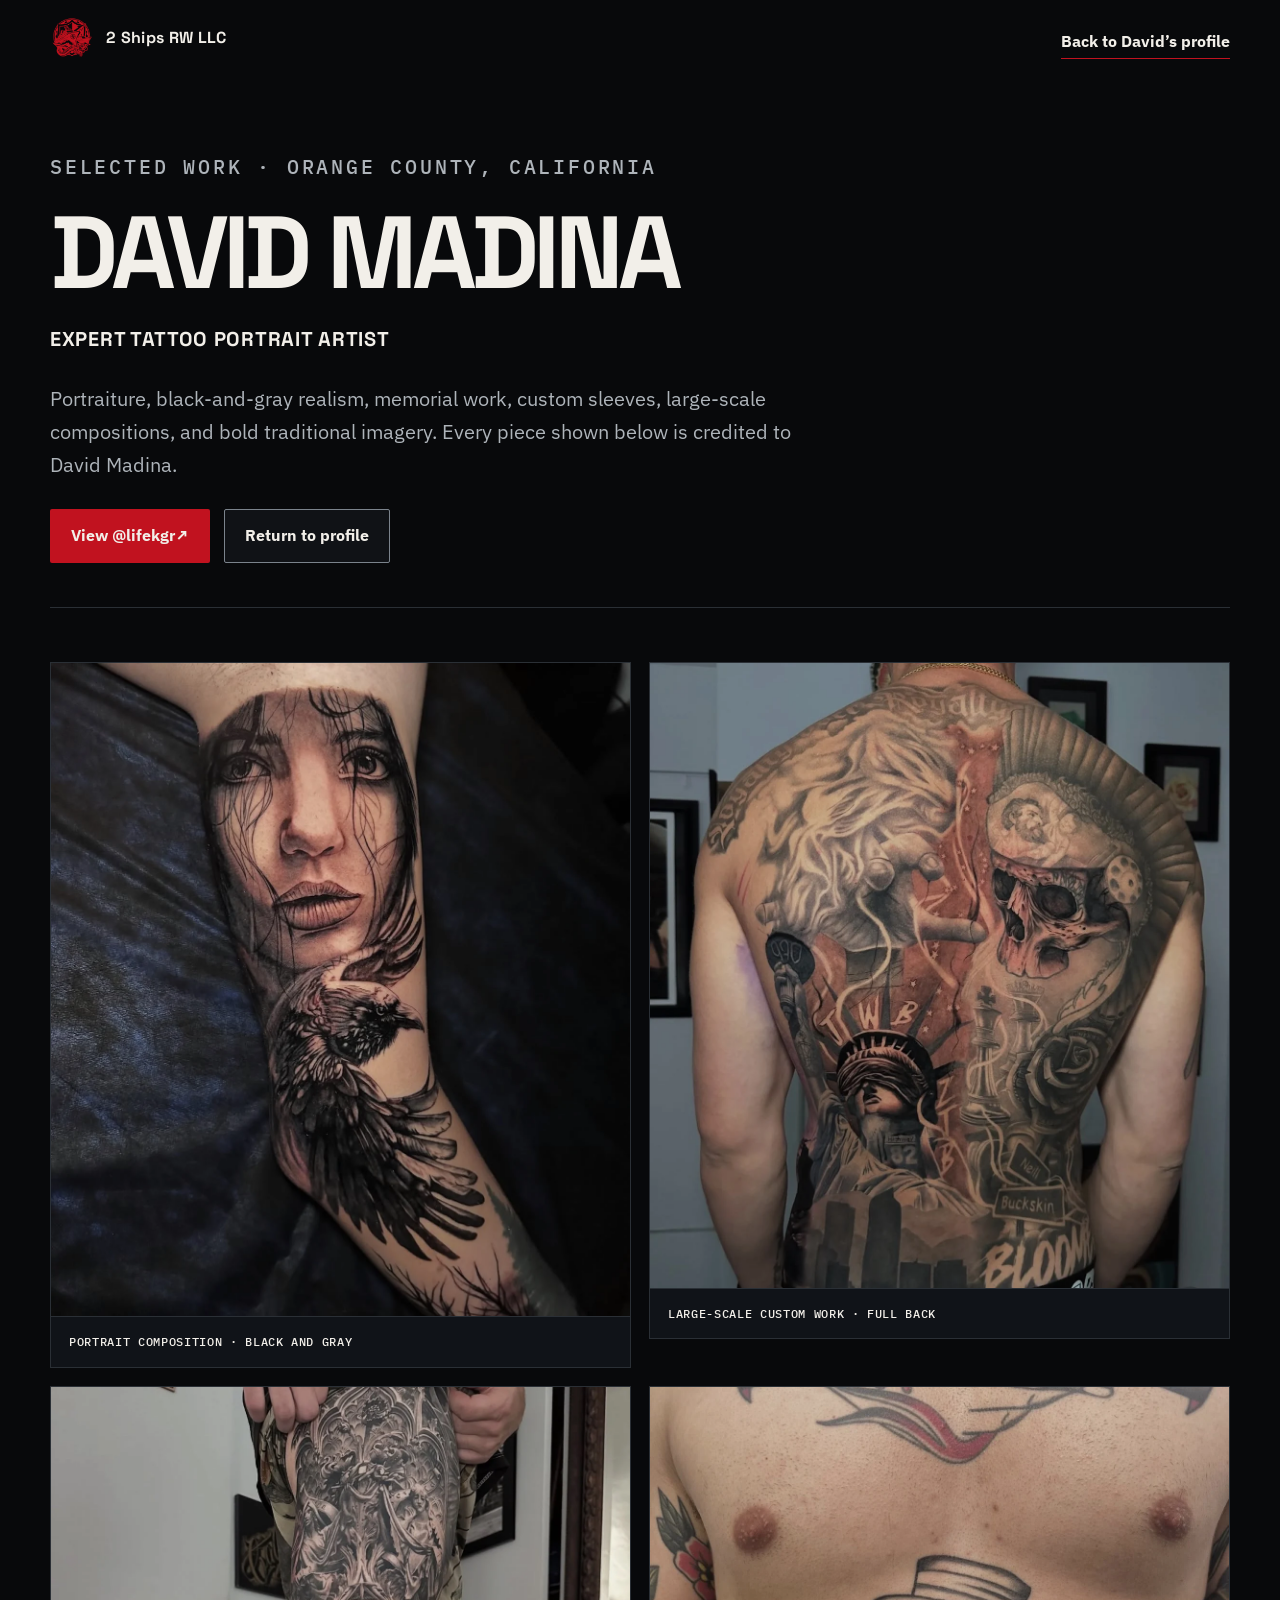
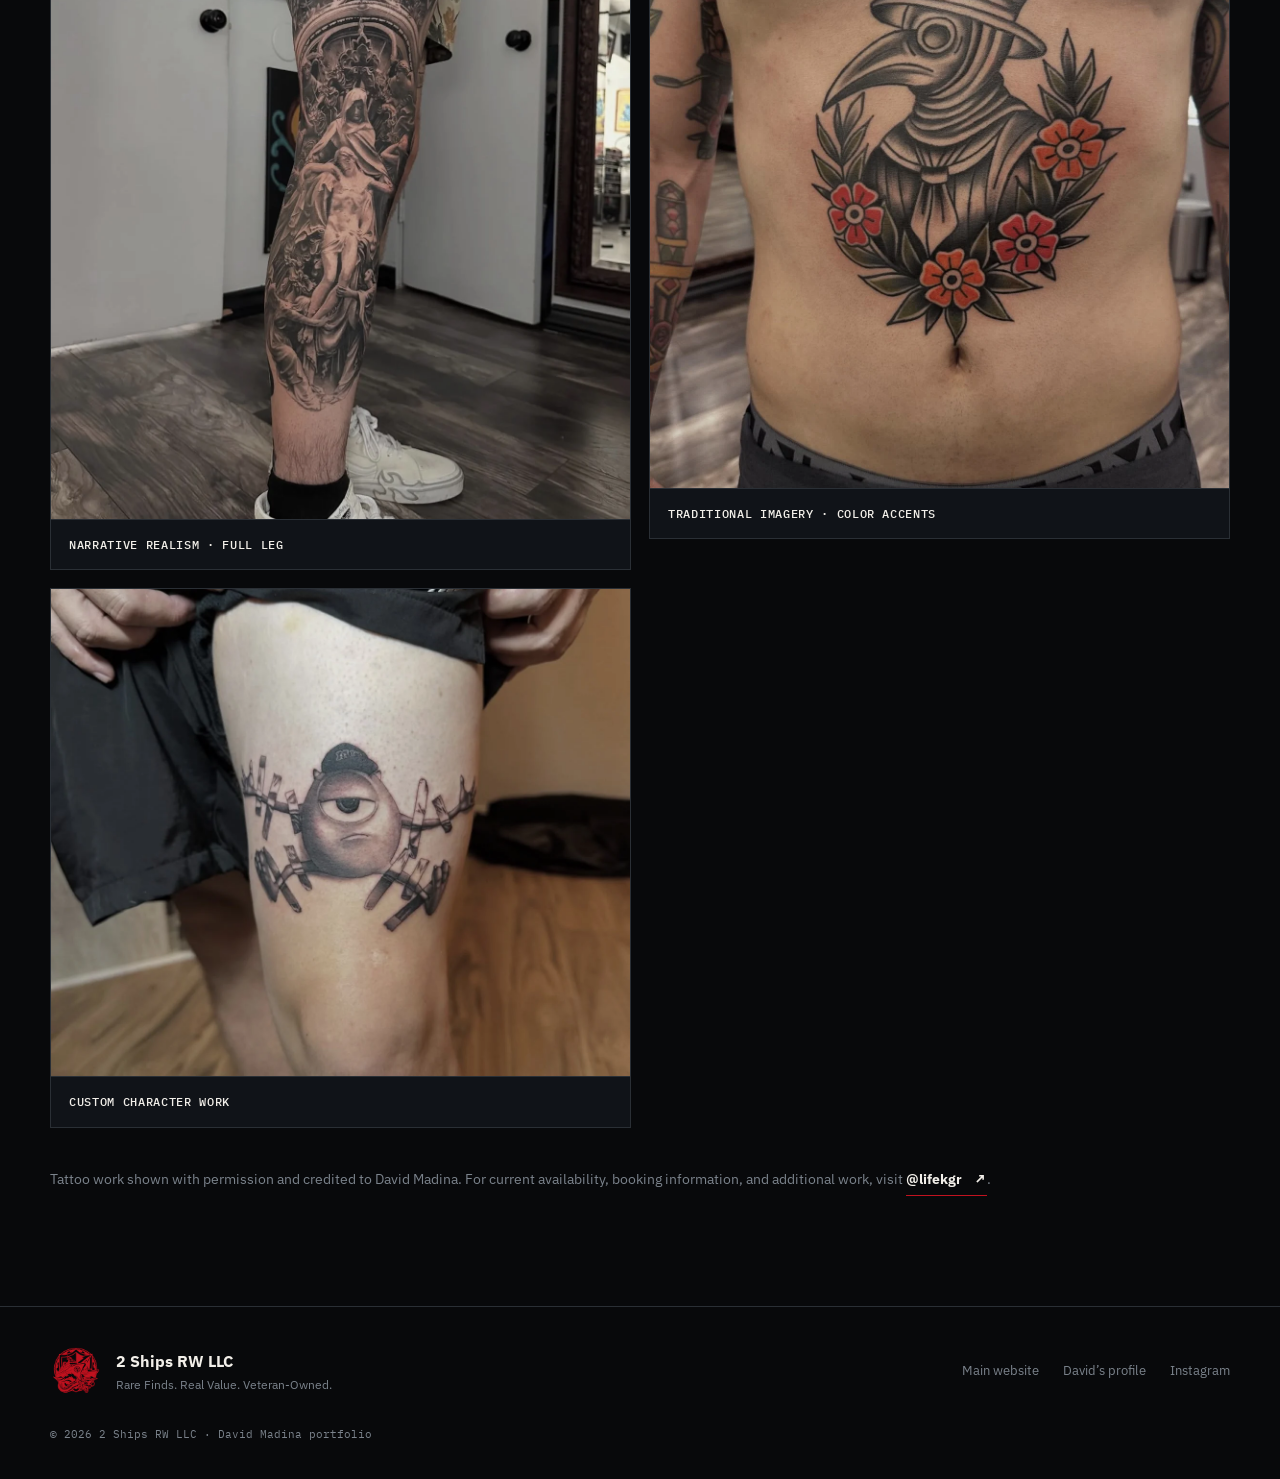
==== david-madina-portfolio/index.html @ bcf32b78 "Move David gallery to portfolio page and feature Seahorse resource" ====
<!doctype html>
<html lang="en">
<head>
  <meta charset="utf-8">
  <meta name="viewport" content="width=device-width, initial-scale=1">
  <title>David Madina Portfolio | Expert Tattoo Portrait Artist</title>
  <meta name="description" content="Selected tattoo portfolio by David Madina, an expert tattoo portrait artist working from San Clemente in Orange County, California.">
  <meta name="theme-color" content="#08090b">
  <link rel="icon" type="image/png" href="../assets/logo-detailed-red.png">
  <link rel="preconnect" href="https://fonts.googleapis.com">
  <link rel="preconnect" href="https://fonts.gstatic.com" crossorigin>
  <link href="https://fonts.googleapis.com/css2?family=IBM+Plex+Mono:wght@400;500&family=IBM+Plex+Sans:wght@400;500;600&family=Space+Grotesk:wght@500;600;700&display=swap" rel="stylesheet">
  <link rel="canonical" href="https://2shipxrodwave.github.io/david-madina-portfolio/">
  <link rel="stylesheet" href="../styles.css?v=20260729-4">
  <script src="../script.js?v=20260729-4" defer></script>
</head>
<body class="portfolio-page">
  <a class="skip-link" href="#main">Skip to portfolio</a>
  <header class="site-header">
    <div class="nav-shell">
      <a class="brand" href="../#investment-opportunities" aria-label="Return to David Madina on the 2 Ships RW LLC homepage">
        <img src="../assets/logo-detailed-red.png" alt="Red 2 Ships RW LLC emblem">
        <span>2 Ships RW LLC</span>
      </a>
      <a class="text-link" href="../#investment-opportunities">Back to David’s profile</a>
    </div>
  </header>

  <main id="main" class="portfolio-page-main">
    <section class="portfolio-page-hero">
      <p class="section-label">Selected work · Orange County, California</p>
      <h1>David Madina</h1>
      <p class="artist-title">Expert Tattoo Portrait Artist</p>
      <p>Portraiture, black-and-gray realism, memorial work, custom sleeves, large-scale compositions, and bold traditional imagery. Every piece shown below is credited to David Madina.</p>
      <div class="portfolio-page-actions">
        <a class="button button-primary" href="https://www.instagram.com/lifekgr/" target="_blank" rel="noopener">View @lifekgr <span aria-hidden="true">↗</span></a>
        <a class="button button-secondary" href="../#investment-opportunities">Return to profile</a>
      </div>
    </section>

    <section class="portfolio-page-gallery" aria-labelledby="portfolio-heading">
      <h2 id="portfolio-heading" class="sr-only">Selected tattoo portfolio</h2>
      <div class="tattoo-portfolio" aria-label="Selected tattoo portfolio by David Madina">
        <figure class="portfolio-tile portfolio-tile-feature">
          <img src="../assets/david-madina/david-madina-portrait-raven.webp" alt="Black-and-gray portrait and raven tattoo by David Madina" width="1206" height="1361">
          <figcaption>Portrait composition · Black and gray</figcaption>
        </figure>
        <figure class="portfolio-tile">
          <img src="../assets/david-madina/david-madina-full-back.webp" alt="Large-scale custom full-back tattoo by David Madina" width="1206" height="1301" loading="lazy">
          <figcaption>Large-scale custom work · Full back</figcaption>
        </figure>
        <figure class="portfolio-tile">
          <img src="../assets/david-madina/david-madina-religious-leg-sleeve.webp" alt="Detailed black-and-gray religious leg sleeve tattoo by David Madina" width="1206" height="1525" loading="lazy">
          <figcaption>Narrative realism · Full leg</figcaption>
        </figure>
        <figure class="portfolio-tile">
          <img src="../assets/david-madina/david-madina-plague-doctor.webp" alt="Traditional plague doctor tattoo with red flowers by David Madina" width="1206" height="1460" loading="lazy">
          <figcaption>Traditional imagery · Color accents</figcaption>
        </figure>
        <figure class="portfolio-tile">
          <img src="../assets/david-madina/david-madina-character-piece.webp" alt="Custom character tattoo by David Madina" width="1206" height="1014" loading="lazy">
          <figcaption>Custom character work</figcaption>
        </figure>
      </div>
      <p class="portfolio-credit">Tattoo work shown with permission and credited to David Madina. For current availability, booking information, and additional work, visit <a class="text-link" href="https://www.instagram.com/lifekgr/" target="_blank" rel="noopener">@lifekgr <span aria-hidden="true">↗</span></a>.</p>
    </section>
  </main>

  <footer class="site-footer">
    <div class="footer-shell">
      <div class="footer-brand"><img src="../assets/logo-detailed-red.png" alt="Red 2 Ships RW LLC emblem"><div><strong>2 Ships RW LLC</strong><span>Rare Finds. Real Value. Veteran-Owned.</span></div></div>
      <div class="footer-links"><a href="../">Main website</a><a href="../#investment-opportunities">David’s profile</a><a href="https://www.instagram.com/lifekgr/" target="_blank" rel="noopener">Instagram</a></div>
      <p>© <span data-year></span> 2 Ships RW LLC · David Madina portfolio</p>
    </div>
  </footer>
</body>
</html>
---- styles.css ----
:root {
  --black: #08090b;
  --carbon: #14171b;
  --gunmetal: #2a2f35;
  --steel: #7b838c;
  --white: #f2efe9;
  --red: #c1121f;
  --deep-red: #720a12;
  --font-head: "Space Grotesk", sans-serif;
  --font-body: "IBM Plex Sans", sans-serif;
  --font-mono: "IBM Plex Mono", monospace;
  --shell: min(1180px, calc(100% - 40px));
}

* { box-sizing: border-box; }
html { scroll-behavior: smooth; }
body {
  margin: 0;
  background: var(--black);
  color: var(--white);
  font-family: var(--font-body);
  line-height: 1.6;
  overflow-x: hidden;
}
img { max-width: 100%; display: block; }
a { color: inherit; }
button, a { -webkit-tap-highlight-color: transparent; }
::selection { background: var(--red); color: var(--white); }

.sr-only {
  position: absolute; width: 1px; height: 1px; padding: 0; margin: -1px;
  overflow: hidden; clip: rect(0, 0, 0, 0); white-space: nowrap; border: 0;
}
.skip-link {
  position: fixed; left: 16px; top: -80px; z-index: 10000;
  padding: 12px 16px; background: var(--white); color: var(--black); font-weight: 700;
}
.skip-link:focus { top: 16px; }

.site-header {
  position: fixed; inset: 0 0 auto; z-index: 1000;
  border-bottom: 1px solid transparent;
  transition: background .25s ease, border-color .25s ease, backdrop-filter .25s ease;
}
.site-header.scrolled {
  background: rgba(8, 9, 11, .9);
  border-color: rgba(123, 131, 140, .22);
  backdrop-filter: blur(16px);
}
.nav-shell {
  width: var(--shell); min-height: 76px; margin: 0 auto;
  display: flex; align-items: center; justify-content: space-between; gap: 28px;
}
.brand { display: inline-flex; align-items: center; gap: 12px; text-decoration: none; font-family: var(--font-head); font-weight: 700; letter-spacing: .02em; }
.brand img { width: 44px; height: 44px; object-fit: contain; }
.site-nav { display: flex; align-items: center; gap: 28px; }
.site-nav a { color: #c2c7cc; text-decoration: none; font-size: 14px; font-weight: 600; }
.site-nav a:hover, .site-nav a:focus-visible { color: var(--white); }
.site-nav .nav-cta { padding: 10px 15px; background: var(--red); color: var(--white); }
.site-nav .nav-cta:hover { background: var(--deep-red); }
.menu-toggle { display: none; width: 44px; height: 44px; border: 1px solid var(--gunmetal); background: var(--carbon); padding: 10px; }
.menu-toggle span:not(.sr-only) { display: block; height: 2px; margin: 5px 0; background: var(--white); }

.hero { min-height: 720px; position: relative; display: grid; align-items: center; overflow: hidden; padding: 112px 0 48px; }
.hero::before { content: ""; position: absolute; inset: 0; background: radial-gradient(circle at 82% 22%, rgba(193, 18, 31, .15), transparent 28%), linear-gradient(130deg, #08090b 45%, #0d1014); }
.hero::after { content: ""; position: absolute; inset: 0; opacity: .55; background-image: linear-gradient(rgba(42,47,53,.3) 1px, transparent 1px), linear-gradient(90deg, rgba(42,47,53,.3) 1px, transparent 1px); background-size: 80px 80px; mask-image: linear-gradient(to right, black, transparent 82%); }
.route-grid { position: absolute; inset: 0; z-index: 1; pointer-events: none; opacity: .36; }
.route-grid svg { width: 100%; height: 100%; }
.route { fill: none; stroke-width: 2; vector-effect: non-scaling-stroke; }
.route-steel { stroke: var(--gunmetal); }
.route-red { stroke: var(--red); stroke-dasharray: 8 10; }
.route-grid circle { fill: var(--steel); }
.route-grid .node-red { fill: var(--red); }
.route-grid .node-light { fill: var(--white); }
.hero-shell { width: var(--shell); margin: 0 auto; position: relative; z-index: 2; display: grid; grid-template-columns: 1.18fr .82fr; gap: 70px; align-items: center; }
.eyebrow, .section-label { margin: 0 0 16px; font: 500 12px/1.4 var(--font-mono); letter-spacing: .14em; text-transform: uppercase; color: var(--red); }
h1, h2, h3 { font-family: var(--font-head); margin: 0; line-height: 1.02; }
h1 { max-width: 840px; font-size: clamp(54px, 6.2vw, 88px); letter-spacing: -.055em; text-transform: uppercase; }
h1 span { display: block; white-space: nowrap; }
h2 { font-size: clamp(40px, 5.2vw, 72px); letter-spacing: -.045em; }
h3 { font-size: 25px; letter-spacing: -.025em; }
.hero-lead { max-width: 730px; margin: 22px 0 0; color: #aeb4ba; font-size: clamp(18px, 1.8vw, 23px); line-height: 1.45; }
.actions { margin-top: 28px; display: flex; flex-wrap: wrap; gap: 14px; }
.button { min-height: 50px; display: inline-flex; align-items: center; justify-content: center; padding: 13px 20px; border: 1px solid transparent; border-radius: 2px; font-weight: 700; text-decoration: none; transition: transform .2s ease, background .2s ease, border-color .2s ease; }
.button:hover { transform: translateY(-2px); }
.button-primary { background: var(--red); color: var(--white); }
.button-primary:hover { background: var(--deep-red); }
.button-secondary { border-color: var(--steel); color: var(--white); background: rgba(20, 23, 27, .72); }
.button-secondary:hover { border-color: var(--white); }
.hero-proof { margin-top: 26px; display: flex; flex-wrap: wrap; gap: 12px 22px; color: #aeb4ba; font: 500 11px/1.4 var(--font-mono); letter-spacing: .06em; text-transform: uppercase; }
.hero-proof span { position: relative; }
.hero-proof span + span::before { content: ""; width: 5px; height: 5px; position: absolute; left: -14px; top: 6px; background: var(--red); transform: rotate(45deg); }
.hero-mark { position: relative; display: grid; place-items: center; }
.hero-mark::before { content: ""; position: absolute; width: 76%; aspect-ratio: 1; border: 1px solid var(--gunmetal); border-radius: 50%; }
.hero-mark img { width: min(450px, 100%); filter: drop-shadow(0 32px 50px rgba(0,0,0,.38)); }

.section { padding: 112px 0; }
.section-shell { width: var(--shell); margin: 0 auto; }
.positioning { padding-block: 104px; display: grid; grid-template-columns: 1fr .9fr; gap: 90px; align-items: start; }
.positioning h2 { max-width: 720px; }
.positioning-copy { border-top: 1px solid var(--gunmetal); padding-top: 28px; }
.positioning-copy p, .section-heading > p, .founder-copy > p, .resources p { color: var(--steel); font-size: 19px; }
.text-link { display: inline-flex; gap: 12px; margin-top: 12px; color: var(--white); text-decoration: none; font-weight: 700; border-bottom: 1px solid var(--red); padding-bottom: 4px; }
.text-link:hover { color: var(--red); }
.section-dark { background: var(--carbon); border-block: 1px solid var(--gunmetal); }
.section-light { background: var(--white); color: var(--black); }
.section-heading { display: grid; grid-template-columns: 1fr .68fr; gap: 60px; align-items: end; margin-bottom: 54px; }
.section-heading .section-label { grid-column: 1 / -1; margin-bottom: -30px; }
.section-heading > p { margin: 0; }
.section-light .section-heading > p { color: #545b63; }

.capability-grid { display: grid; grid-template-columns: repeat(3, 1fr); border-top: 1px solid var(--gunmetal); border-left: 1px solid var(--gunmetal); }
.capability-card { min-height: 300px; padding: 30px; border-right: 1px solid var(--gunmetal); border-bottom: 1px solid var(--gunmetal); display: flex; flex-direction: column; transition: background .2s ease, transform .2s ease; }
.capability-card:hover { background: #181c21; transform: translateY(-2px); }
.capability-card > span { color: var(--red); font: 500 13px var(--font-mono); }
.capability-card h3 { margin-top: auto; }
.capability-card p { margin: 16px 0 0; color: var(--steel); }

.process { border-top: 1px solid #c4beb3; }
.process-step { display: grid; grid-template-columns: 100px 1fr; gap: 26px; padding: 32px 0; border-bottom: 1px solid #c4beb3; }
.process-step > span { color: var(--red); font: 500 15px var(--font-mono); }
.process-step > div { display: grid; grid-template-columns: .65fr 1fr; gap: 40px; align-items: baseline; }
.process-step p { margin: 0; color: #545b63; font-size: 18px; }

.initiative-grid { display: grid; grid-template-columns: repeat(2, 1fr); gap: 18px; }
.initiative-feature, .initiative-card { min-height: 360px; padding: 34px; border: 1px solid var(--gunmetal); background: #101318; display: flex; flex-direction: column; }
.initiative-feature { background: linear-gradient(145deg, rgba(193,18,31,.15), transparent 52%), #101318; }
.initiative-tag, .initiative-card > span { width: fit-content; color: var(--red); font: 500 11px var(--font-mono); letter-spacing: .1em; text-transform: uppercase; }
.initiative-feature h3, .initiative-card h3 { margin-top: auto; }
.initiative-feature p, .initiative-card p { color: var(--steel); }
.entity-note { margin: 24px 0 0; padding-left: 18px; border-left: 3px solid var(--red); color: var(--steel); font-size: 14px; }

.section-investment { background: linear-gradient(145deg, rgba(193,18,31,.14), transparent 36%), #090b0e; border-block: 1px solid var(--gunmetal); }
.artist-opportunity { margin-bottom: 24px; display: grid; grid-template-columns: .78fr 1.22fr; min-height: 540px; border: 1px solid var(--gunmetal); background: #101318; }
.artist-lead { min-height: 540px; overflow: hidden; }
.artist-lead img { width: 100%; height: 100%; display: block; object-fit: cover; object-position: 50% 38%; filter: grayscale(1) contrast(1.06); }
.artist-copy { padding: clamp(34px, 5vw, 72px); display: flex; flex-direction: column; justify-content: center; }
.opportunity-tag { color: var(--red); font: 500 12px var(--font-mono); letter-spacing: .09em; text-transform: uppercase; }
.artist-copy h3 { margin: 24px 0 0; font-size: clamp(48px, 6vw, 86px); text-transform: uppercase; }
.artist-title { margin: 0 0 26px; color: var(--white) !important; font: 700 clamp(22px, 2.4vw, 34px) var(--font-head); text-transform: uppercase; letter-spacing: .035em; }
.artist-copy > p { color: #b2b8be; font-size: 18px; line-height: 1.72; }
.artist-actions { margin-top: 22px; display: flex; gap: 14px; flex-wrap: wrap; }
.artist-actions .button { min-height: 50px; }
.tattoo-portfolio { scroll-margin-top: 96px; display: grid; grid-template-columns: 1.08fr 1fr 1fr; grid-template-rows: repeat(2, 430px); gap: 18px; }
.portfolio-tile { min-width: 0; margin: 0; position: relative; overflow: hidden; border: 1px solid var(--gunmetal); background: #08090b; display: grid; grid-template-rows: minmax(0, 1fr) auto; }
.portfolio-tile-feature { grid-row: span 2; }
.portfolio-tile img { width: 100%; height: 100%; min-height: 0; display: block; object-fit: contain; background: #08090b; transition: transform .35s ease; }
.portfolio-tile:hover img { transform: scale(1.012); }
.portfolio-tile figcaption { position: static; padding: 16px 18px; border-top: 1px solid var(--gunmetal); background: #101318; color: var(--white); font: 500 12px var(--font-mono); letter-spacing: .055em; line-height: 1.45; text-transform: uppercase; }
.investment-note { margin: 24px 0 0; padding-left: 18px; border-left: 3px solid var(--red); color: var(--steel); font-size: 13px; line-height: 1.6; }

.section-partners { background: linear-gradient(145deg, rgba(193,18,31,.12), transparent 42%), #0c0f13; border-bottom: 1px solid var(--gunmetal); }
.partner-grid { display: grid; grid-template-columns: repeat(2, 1fr); gap: 20px; }
.partner-card { min-height: 430px; padding: 38px; border: 1px solid var(--gunmetal); background: rgba(16,19,24,.92); display: flex; flex-direction: column; transition: border-color .2s ease, transform .2s ease; }
.partner-card:hover { border-color: #5b626a; transform: translateY(-2px); }
.partner-type { color: var(--red); font: 500 12px var(--font-mono); letter-spacing: .09em; text-transform: uppercase; }
.partner-card h3 { margin: 28px 0 16px; font-size: clamp(30px, 3.5vw, 48px); }
.partner-card > p { margin: 0; color: #aeb5bc; font-size: 18px; line-height: 1.7; }
.partner-meta { margin-top: auto; padding-top: 32px; display: grid; gap: 4px; }
.partner-meta strong { color: var(--white); }
.partner-meta span { color: var(--steel); font: 400 12px var(--font-mono); }
.partner-card .text-link { align-self: flex-start; margin-top: 22px; }

.section-founder { background: var(--black); }
.founder-grid { display: grid; grid-template-columns: .68fr 1.32fr; gap: 90px; align-items: center; }
.founder-mark { min-height: 520px; position: relative; display: grid; place-items: center; border: 1px solid var(--gunmetal); background-image: linear-gradient(rgba(42,47,53,.35) 1px, transparent 1px), linear-gradient(90deg, rgba(42,47,53,.35) 1px, transparent 1px); background-size: 64px 64px; }
.founder-mark img { width: 82%; }
.founder-copy > p { line-height: 1.7; }
.founder-facts { margin-top: 34px; display: grid; grid-template-columns: repeat(3, 1fr); border-block: 1px solid var(--gunmetal); }
.founder-facts div { padding: 24px 18px; border-right: 1px solid var(--gunmetal); }
.founder-facts div:last-child { border-right: 0; }
.founder-facts strong { display: block; font: 700 38px var(--font-head); color: var(--white); }
.founder-facts span { display: block; color: var(--steel); font-size: 13px; }

.resources { background: var(--white); color: var(--black); }
.resources-grid { display: grid; grid-template-columns: 1fr .78fr; gap: 70px; align-items: end; }
.resource-links { display: grid; border-top: 1px solid #b8b2a8; }
.resource-links a { display: flex; justify-content: space-between; gap: 20px; padding: 20px 0; border-bottom: 1px solid #b8b2a8; text-decoration: none; font-weight: 700; }
.resource-links a:hover { color: var(--red); }
.contact { background: linear-gradient(145deg, rgba(193,18,31,.18), transparent 45%), var(--carbon); text-align: center; }
.contact-shell { max-width: 980px; }
.contact h2 { font-size: clamp(48px, 6vw, 84px); text-transform: uppercase; }
.contact p { color: #abb1b7; font-size: 20px; }
.contact .button { margin-top: 20px; }

.site-footer { border-top: 1px solid var(--gunmetal); padding: 38px 0; }
.footer-shell { width: var(--shell); margin: 0 auto; display: grid; grid-template-columns: 1fr auto; gap: 30px; align-items: center; }
.footer-brand { display: flex; align-items: center; gap: 14px; }
.footer-brand img { width: 52px; height: 52px; object-fit: contain; }
.footer-brand strong, .footer-brand span { display: block; }
.footer-brand span { color: var(--steel); font-size: 12px; }
.footer-links { display: flex; flex-wrap: wrap; justify-content: flex-end; gap: 18px 24px; }
.footer-links a { color: var(--steel); text-decoration: none; font-size: 13px; }
.footer-links a:hover { color: var(--white); }
.site-footer p { grid-column: 1 / -1; margin: 0; color: var(--steel); font: 400 11px var(--font-mono); }

.portfolio-page-main { padding: 150px 0 110px; }
.portfolio-page-hero { width: var(--shell); margin: 0 auto 54px; padding-bottom: 44px; border-bottom: 1px solid var(--gunmetal); }
.portfolio-page-hero h1 { max-width: 950px; margin: 18px 0; font-size: clamp(54px, 8vw, 108px); }
.portfolio-page-hero p { max-width: 760px; color: #aeb4ba; font-size: 20px; line-height: 1.65; }
.portfolio-page-actions { margin-top: 28px; display: flex; flex-wrap: wrap; gap: 14px; }
.portfolio-page-gallery { width: var(--shell); margin: 0 auto; }
.portfolio-page .tattoo-portfolio { grid-template-columns: repeat(2, minmax(0, 1fr)); grid-template-rows: none; align-items: start; }
.portfolio-page .portfolio-tile, .portfolio-page .portfolio-tile-feature { min-height: 0; grid-row: auto; }
.portfolio-page .portfolio-tile img { width: 100%; height: auto; padding: 0; object-fit: initial; }
.portfolio-credit { margin: 28px 0 0; color: var(--steel); font-size: 14px; line-height: 1.7; }

.reveal { opacity: 0; transform: translateY(20px); transition: opacity .65s ease, transform .65s ease; }
.reveal.visible { opacity: 1; transform: none; }

:focus-visible { outline: 3px solid var(--red); outline-offset: 4px; }
@media (prefers-reduced-motion: reduce) {
  html { scroll-behavior: auto; }
  *, *::before, *::after { animation-duration: .01ms !important; animation-iteration-count: 1 !important; transition-duration: .01ms !important; }
  .reveal { opacity: 1; transform: none; }
}

@media (max-width: 980px) {
  .menu-toggle { display: block; }
  .site-nav { position: absolute; left: 20px; right: 20px; top: 76px; padding: 18px; display: none; flex-direction: column; align-items: stretch; background: rgba(8,9,11,.98); border: 1px solid var(--gunmetal); }
  .site-nav.open { display: flex; }
  .site-nav a { padding: 10px; }
  .hero { min-height: auto; }
  .hero-shell, .positioning, .artist-opportunity, .founder-grid, .resources-grid { grid-template-columns: 1fr; }
  .artist-lead { min-height: 580px; max-height: 720px; }
  .tattoo-portfolio { grid-template-columns: 1fr 1fr; grid-template-rows: 620px repeat(2, 430px); }
  .portfolio-tile-feature { grid-column: 1 / -1; grid-row: auto; }
  .hero-mark { max-width: 530px; margin: 0 auto; }
  .capability-grid { grid-template-columns: repeat(2, 1fr); }
  .initiative-grid { grid-template-columns: 1fr 1fr; }
  .section-heading { grid-template-columns: 1fr; gap: 20px; }
  .section-heading .section-label { margin-bottom: 0; }
}

@media (max-width: 660px) {
  :root { --shell: min(100% - 28px, 1180px); }
  .nav-shell { min-height: 68px; }
  .brand span { font-size: 14px; }
  .brand img { width: 38px; height: 38px; }
  .site-nav { top: 68px; left: 14px; right: 14px; }
  .hero { padding-top: 105px; }
  h1 { font-size: clamp(42px, 12.8vw, 62px); }
  h1 span { white-space: normal; }
  .hero-proof { display: grid; }
  .hero-proof span + span::before { display: none; }
  .section { padding: 82px 0; }
  .positioning { padding-block: 80px; }
  .capability-grid, .initiative-grid, .partner-grid { grid-template-columns: 1fr; }
  .artist-lead { min-height: 480px; }
  .artist-copy { padding: 30px; }
  .artist-actions { display: grid; }
  .tattoo-portfolio { grid-template-columns: 1fr; grid-template-rows: none; }
  .portfolio-tile, .portfolio-tile-feature { min-height: 470px; grid-column: auto; grid-row: auto; }
  .initiative-feature { grid-column: auto; }
  .capability-card { min-height: 250px; }
  .partner-card { min-height: 390px; padding: 30px; }
  .process-step { grid-template-columns: 55px 1fr; }
  .process-step > div { grid-template-columns: 1fr; gap: 10px; }
  .founder-mark { min-height: 360px; }
  .founder-facts { grid-template-columns: 1fr; }
  .founder-facts div { border-right: 0; border-bottom: 1px solid var(--gunmetal); }
  .founder-facts div:last-child { border-bottom: 0; }
  .footer-shell { grid-template-columns: 1fr; }
  .footer-links { flex-wrap: wrap; }
}
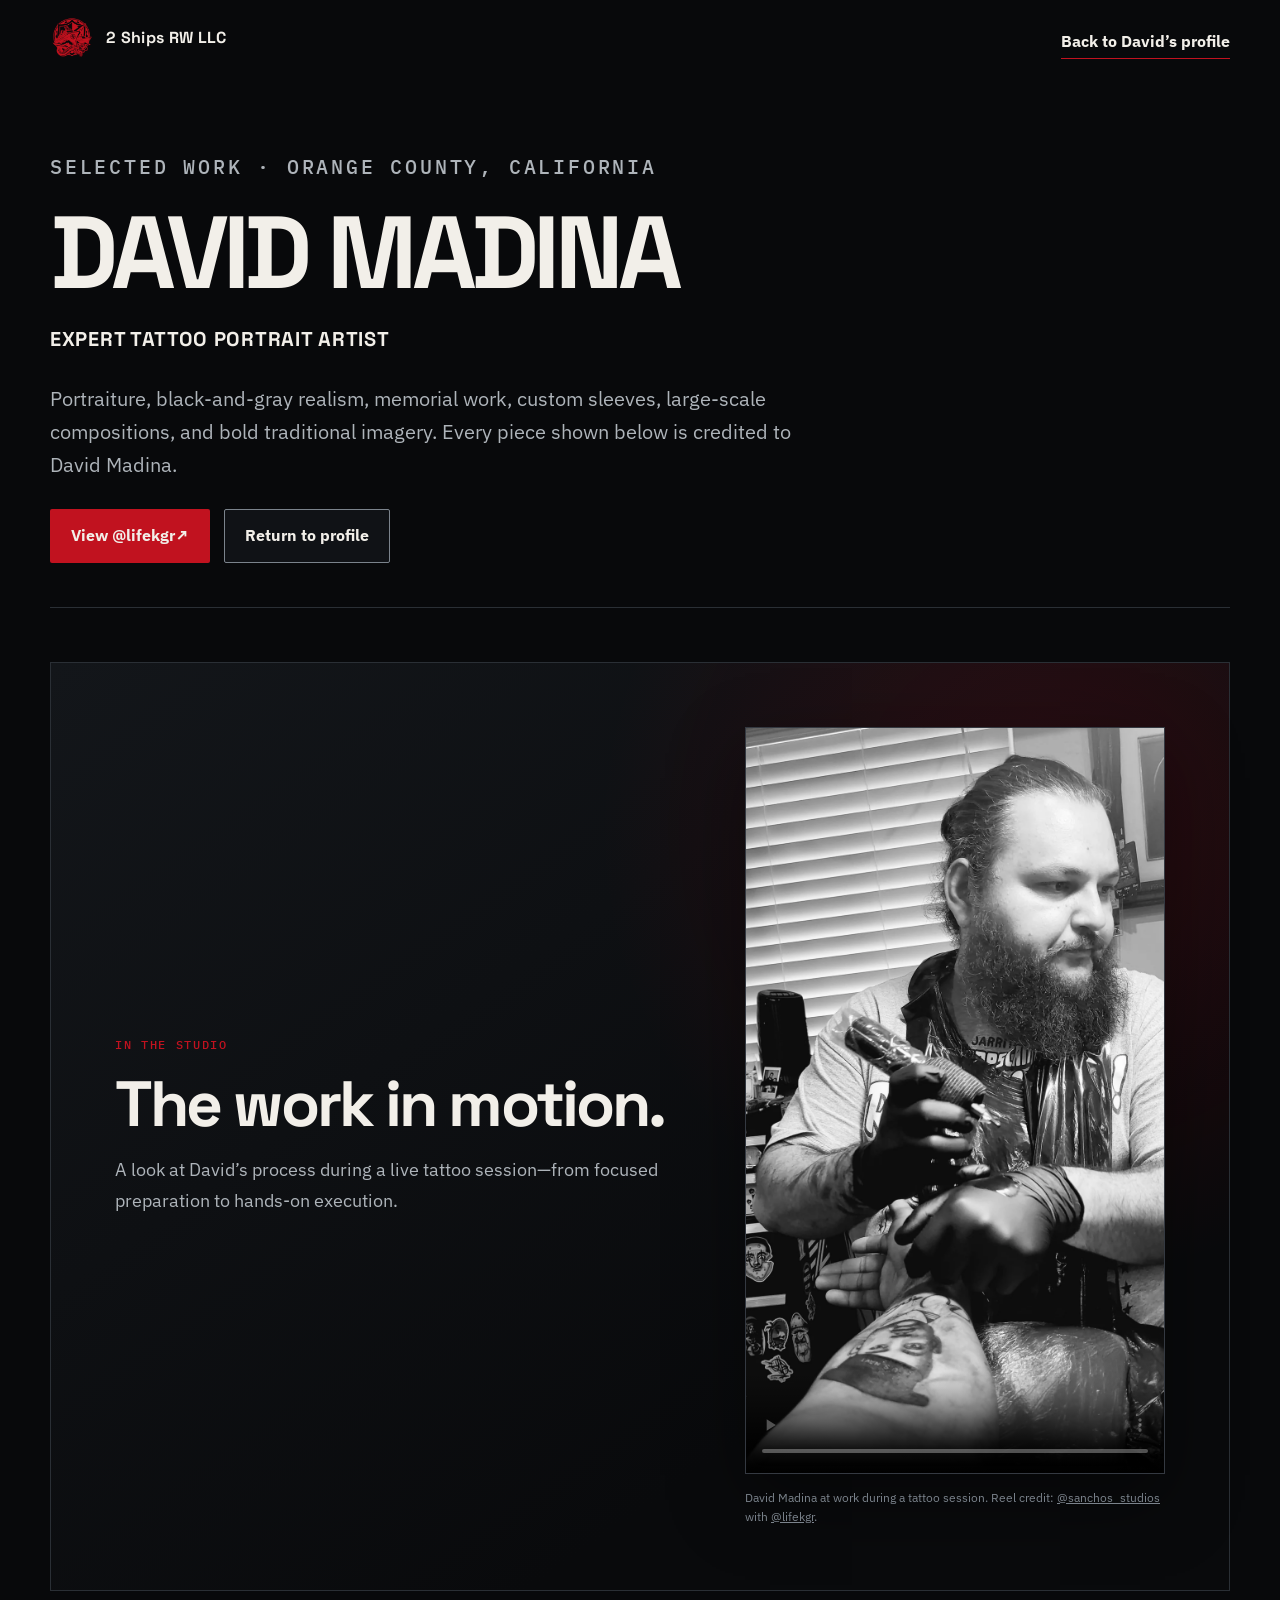
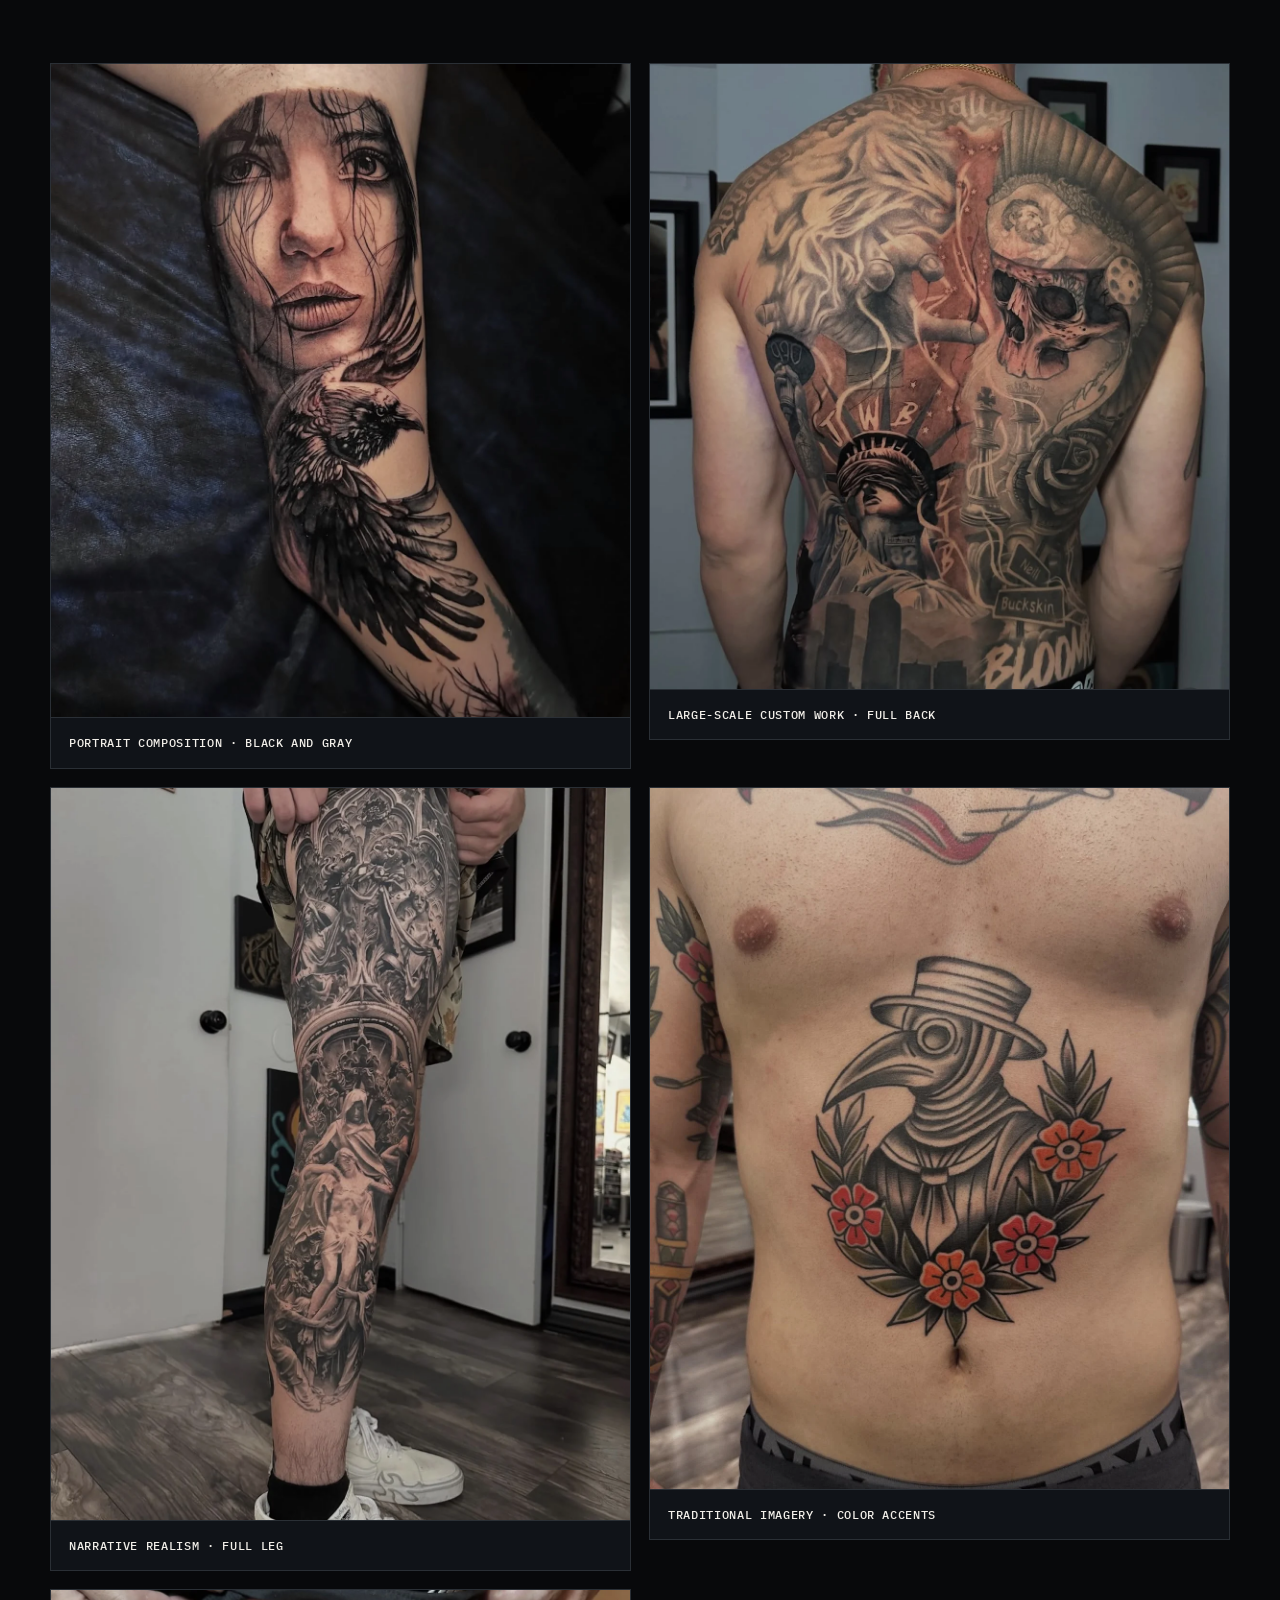
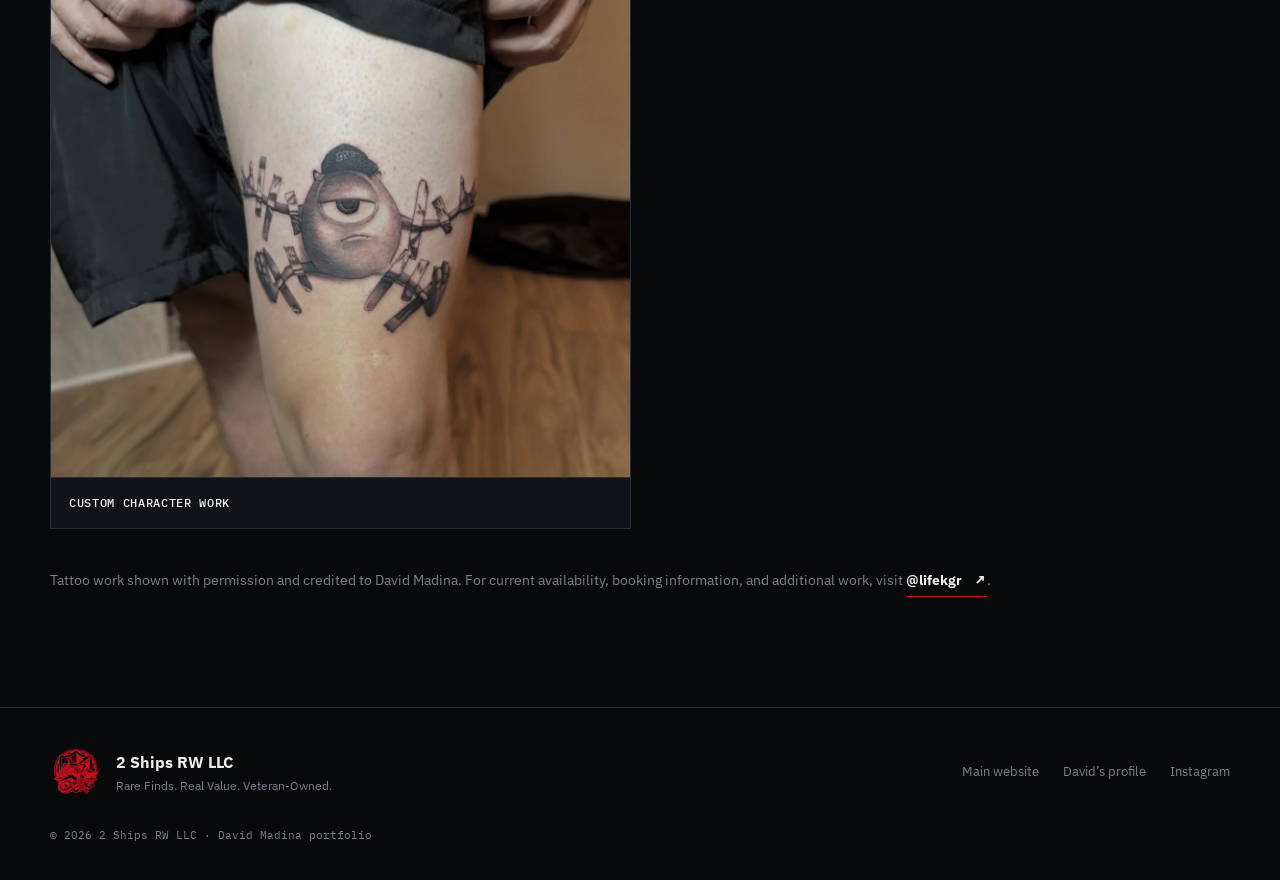
==== commit cb01af9b: "Add studio reel to David Madina portfolio" ====
--- a/david-madina-portfolio/index.html
+++ b/david-madina-portfolio/index.html
@@ -11,8 +11,8 @@
   <link rel="preconnect" href="https://fonts.gstatic.com" crossorigin>
   <link href="https://fonts.googleapis.com/css2?family=IBM+Plex+Mono:wght@400;500&family=IBM+Plex+Sans:wght@400;500;600&family=Space+Grotesk:wght@500;600;700&display=swap" rel="stylesheet">
   <link rel="canonical" href="https://2shipxrodwave.github.io/david-madina-portfolio/">
-  <link rel="stylesheet" href="../styles.css?v=20260729-4">
-  <script src="../script.js?v=20260729-4" defer></script>
+  <link rel="stylesheet" href="../styles.css?v=20260729-6">
+  <script src="../script.js?v=20260729-5" defer></script>
 </head>
 <body class="portfolio-page">
   <a class="skip-link" href="#main">Skip to portfolio</a>
@@ -36,6 +36,21 @@
         <a class="button button-primary" href="https://www.instagram.com/lifekgr/" target="_blank" rel="noopener">View @lifekgr <span aria-hidden="true">↗</span></a>
         <a class="button button-secondary" href="../#investment-opportunities">Return to profile</a>
       </div>
+    </section>
+
+    <section class="portfolio-page-video" aria-labelledby="studio-reel-heading">
+      <div class="portfolio-video-copy">
+        <p class="section-label">In the studio</p>
+        <h2 id="studio-reel-heading">The work in motion.</h2>
+        <p>A look at David’s process during a live tattoo session—from focused preparation to hands-on execution.</p>
+      </div>
+      <figure class="portfolio-video-frame">
+        <video controls playsinline preload="metadata" poster="../assets/david-madina/david-madina-at-work.webp" aria-describedby="studio-reel-caption">
+          <source src="../assets/david-madina/david-madina-studio-reel.mp4" type="video/mp4">
+          Your browser does not support embedded video. <a href="../assets/david-madina/david-madina-studio-reel.mp4">Download the studio reel</a>.
+        </video>
+        <figcaption id="studio-reel-caption">David Madina at work during a tattoo session. Reel credit: <a href="https://www.instagram.com/sanchos_studios/" target="_blank" rel="noopener">@sanchos_studios</a> with <a href="https://www.instagram.com/lifekgr/" target="_blank" rel="noopener">@lifekgr</a>.</figcaption>
+      </figure>
     </section>
 
     <section class="portfolio-page-gallery" aria-labelledby="portfolio-heading">
--- a/styles.css
+++ b/styles.css
@@ -166,7 +166,7 @@
 .founder-mark { min-height: 520px; position: relative; display: grid; place-items: center; border: 1px solid var(--gunmetal); background-image: linear-gradient(rgba(42,47,53,.35) 1px, transparent 1px), linear-gradient(90deg, rgba(42,47,53,.35) 1px, transparent 1px); background-size: 64px 64px; }
 .founder-mark img { width: 82%; }
 .founder-copy > p { line-height: 1.7; }
-.founder-facts { margin-top: 34px; display: grid; grid-template-columns: repeat(3, 1fr); border-block: 1px solid var(--gunmetal); }
+.founder-facts { margin-top: 34px; display: grid; grid-template-columns: repeat(2, 1fr); border-block: 1px solid var(--gunmetal); }
 .founder-facts div { padding: 24px 18px; border-right: 1px solid var(--gunmetal); }
 .founder-facts div:last-child { border-right: 0; }
 .founder-facts strong { display: block; font: 700 38px var(--font-head); color: var(--white); }
@@ -199,6 +199,13 @@
 .portfolio-page-hero h1 { max-width: 950px; margin: 18px 0; font-size: clamp(54px, 8vw, 108px); }
 .portfolio-page-hero p { max-width: 760px; color: #aeb4ba; font-size: 20px; line-height: 1.65; }
 .portfolio-page-actions { margin-top: 28px; display: flex; flex-wrap: wrap; gap: 14px; }
+.portfolio-page-video { width: var(--shell); margin: 0 auto 72px; padding: clamp(30px, 5vw, 68px); display: grid; grid-template-columns: minmax(0, 1fr) minmax(280px, 420px); align-items: center; gap: clamp(34px, 6vw, 86px); border: 1px solid var(--gunmetal); background: radial-gradient(circle at 85% 18%, rgba(198, 0, 16, .17), transparent 36%), linear-gradient(145deg, #13161a, #090a0c 72%); }
+.portfolio-video-copy h2 { margin: 18px 0; max-width: 620px; font-size: clamp(38px, 5vw, 70px); }
+.portfolio-video-copy > p:last-child { max-width: 570px; margin: 0; color: #aeb4ba; font-size: 18px; line-height: 1.7; }
+.portfolio-video-frame { width: 100%; max-width: 420px; margin: 0; justify-self: end; }
+.portfolio-video-frame video { display: block; width: 100%; aspect-ratio: 9 / 16; object-fit: cover; background: #000; border: 1px solid #343941; box-shadow: 0 26px 70px rgba(0, 0, 0, .4); }
+.portfolio-video-frame figcaption { margin-top: 14px; color: var(--steel); font-size: 12px; line-height: 1.6; }
+.portfolio-video-frame figcaption a { color: var(--off-white); }
 .portfolio-page-gallery { width: var(--shell); margin: 0 auto; }
 .portfolio-page .tattoo-portfolio { grid-template-columns: repeat(2, minmax(0, 1fr)); grid-template-rows: none; align-items: start; }
 .portfolio-page .portfolio-tile, .portfolio-page .portfolio-tile-feature { min-height: 0; grid-row: auto; }
@@ -230,6 +237,8 @@
   .initiative-grid { grid-template-columns: 1fr 1fr; }
   .section-heading { grid-template-columns: 1fr; gap: 20px; }
   .section-heading .section-label { margin-bottom: 0; }
+  .portfolio-page-video { grid-template-columns: 1fr; }
+  .portfolio-video-frame { max-width: 390px; justify-self: start; }
 }
 
 @media (max-width: 660px) {
@@ -262,4 +271,6 @@
   .founder-facts div:last-child { border-bottom: 0; }
   .footer-shell { grid-template-columns: 1fr; }
   .footer-links { flex-wrap: wrap; }
-}
+  .portfolio-page-video { padding: 26px; }
+  .portfolio-video-frame { max-width: none; }
+}
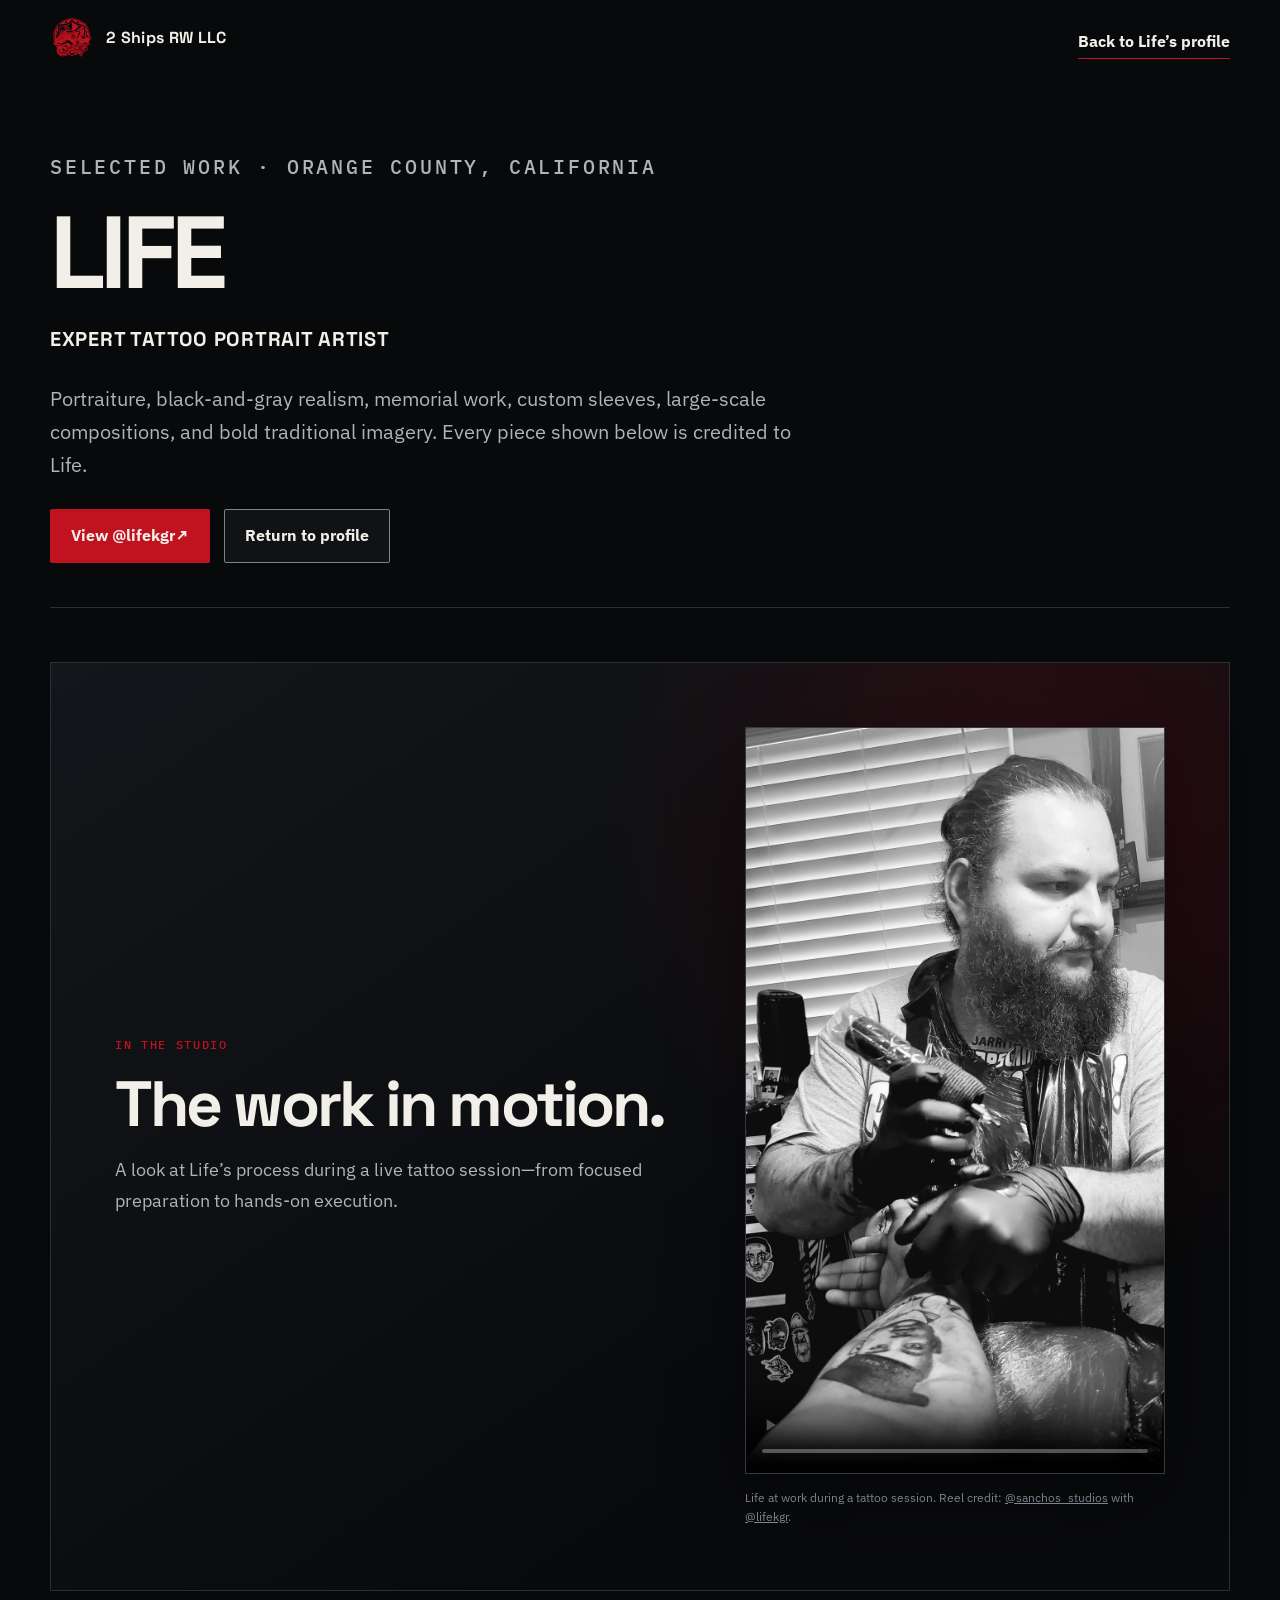
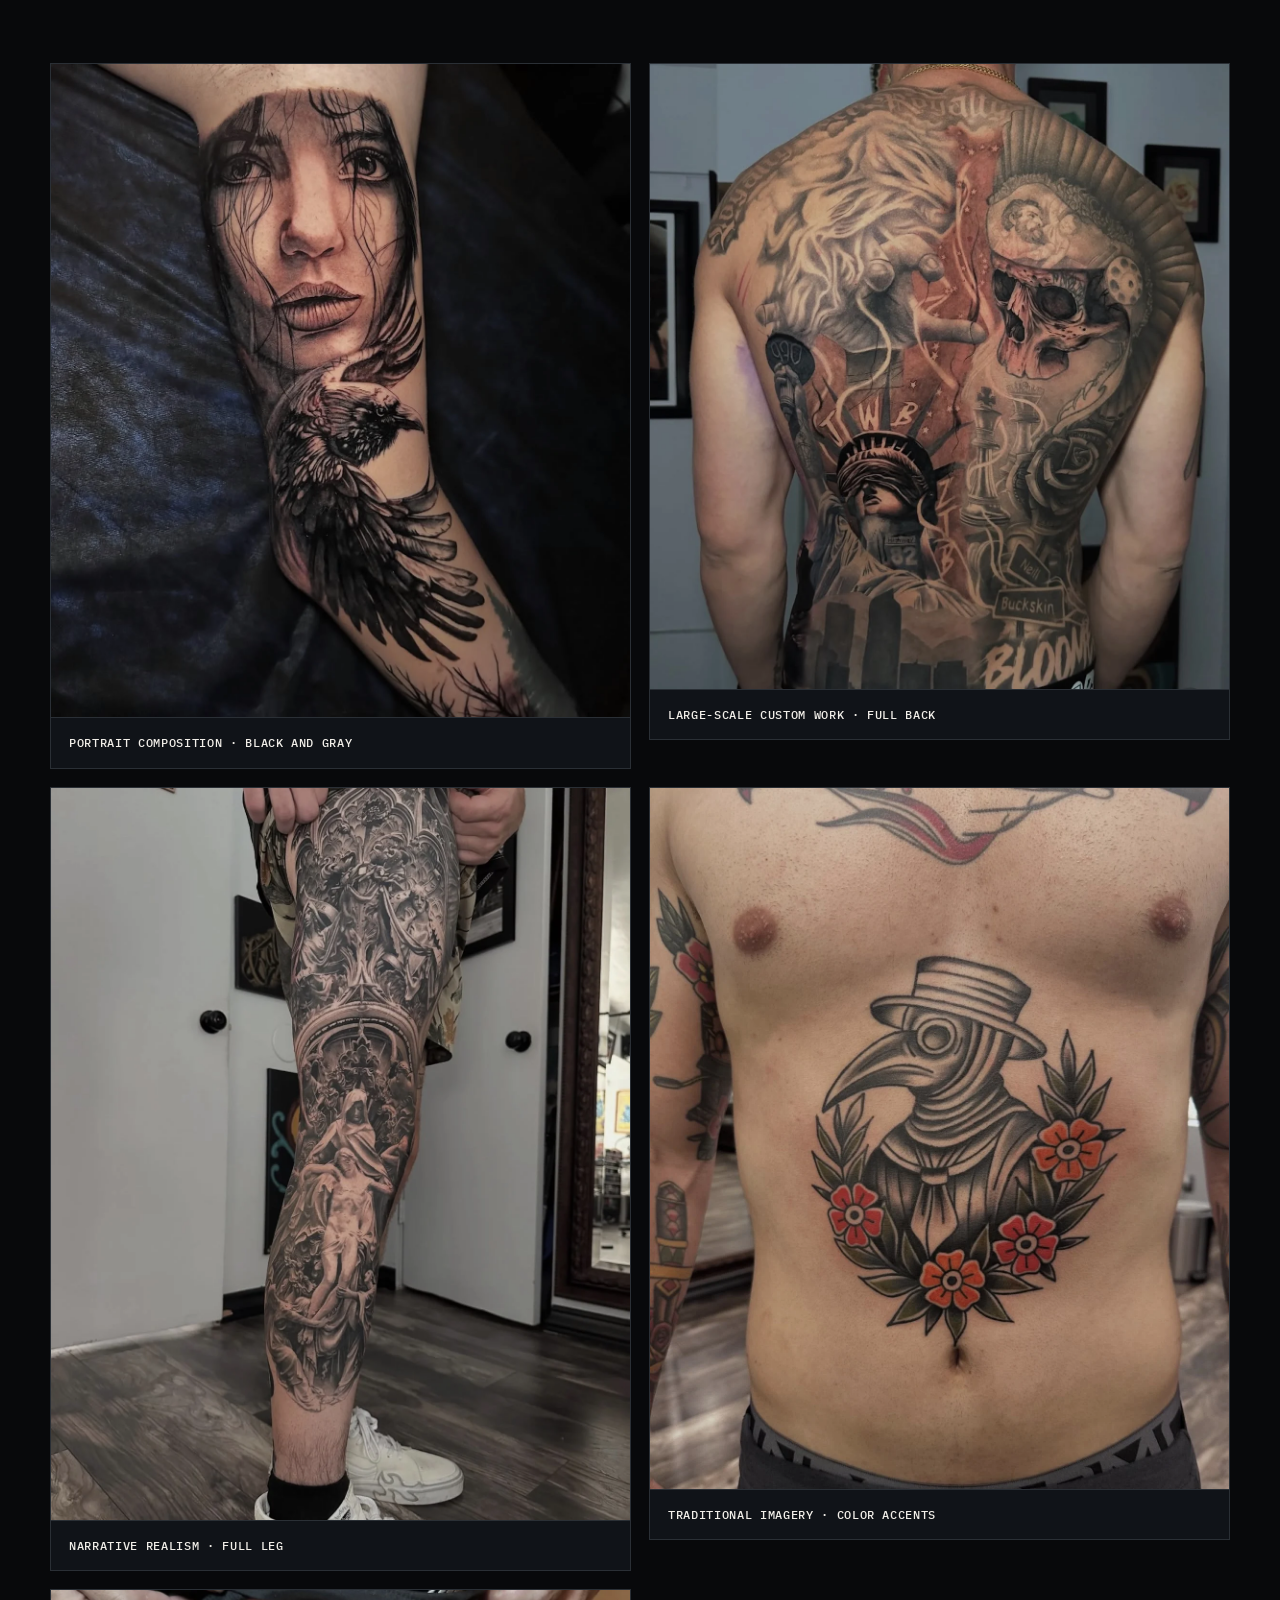
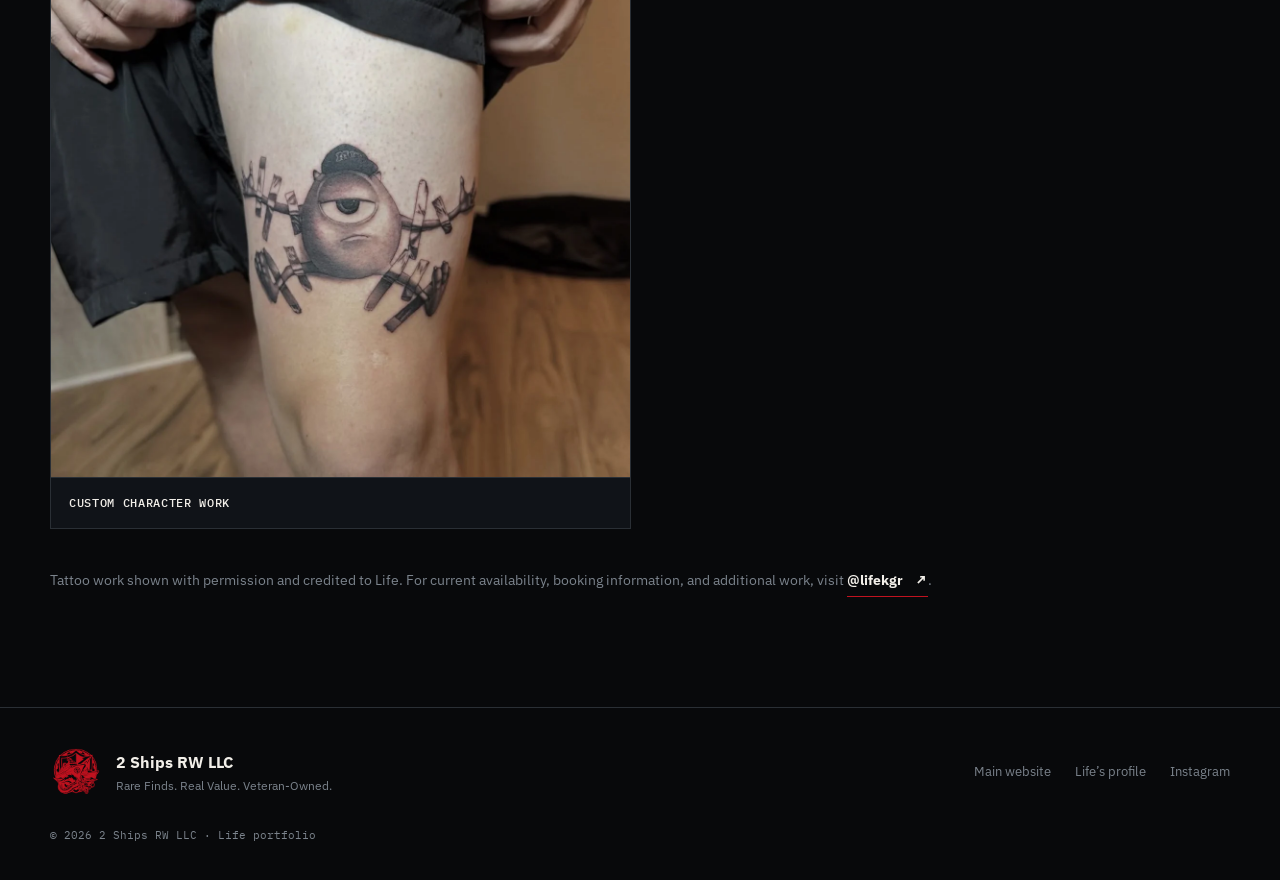
==== commit 53162fbf: "Update artist display name to Life" ====
--- a/david-madina-portfolio/index.html
+++ b/david-madina-portfolio/index.html
@@ -3,90 +3,12 @@
 <head>
   <meta charset="utf-8">
   <meta name="viewport" content="width=device-width, initial-scale=1">
-  <title>David Madina Portfolio | Expert Tattoo Portrait Artist</title>
-  <meta name="description" content="Selected tattoo portfolio by David Madina, an expert tattoo portrait artist working from San Clemente in Orange County, California.">
-  <meta name="theme-color" content="#08090b">
-  <link rel="icon" type="image/png" href="../assets/logo-detailed-red.png">
-  <link rel="preconnect" href="https://fonts.googleapis.com">
-  <link rel="preconnect" href="https://fonts.gstatic.com" crossorigin>
-  <link href="https://fonts.googleapis.com/css2?family=IBM+Plex+Mono:wght@400;500&family=IBM+Plex+Sans:wght@400;500;600&family=Space+Grotesk:wght@500;600;700&display=swap" rel="stylesheet">
-  <link rel="canonical" href="https://2shipxrodwave.github.io/david-madina-portfolio/">
-  <link rel="stylesheet" href="../styles.css?v=20260729-6">
-  <script src="../script.js?v=20260729-5" defer></script>
+  <title>Life Portfolio | 2 Ships RW LLC</title>
+  <meta http-equiv="refresh" content="0; url=../life-portfolio/">
+  <link rel="canonical" href="https://2shipxrodwave.github.io/life-portfolio/">
+  <script>window.location.replace('../life-portfolio/' + window.location.search + window.location.hash);</script>
 </head>
-<body class="portfolio-page">
-  <a class="skip-link" href="#main">Skip to portfolio</a>
-  <header class="site-header">
-    <div class="nav-shell">
-      <a class="brand" href="../#investment-opportunities" aria-label="Return to David Madina on the 2 Ships RW LLC homepage">
-        <img src="../assets/logo-detailed-red.png" alt="Red 2 Ships RW LLC emblem">
-        <span>2 Ships RW LLC</span>
-      </a>
-      <a class="text-link" href="../#investment-opportunities">Back to David’s profile</a>
-    </div>
-  </header>
-
-  <main id="main" class="portfolio-page-main">
-    <section class="portfolio-page-hero">
-      <p class="section-label">Selected work · Orange County, California</p>
-      <h1>David Madina</h1>
-      <p class="artist-title">Expert Tattoo Portrait Artist</p>
-      <p>Portraiture, black-and-gray realism, memorial work, custom sleeves, large-scale compositions, and bold traditional imagery. Every piece shown below is credited to David Madina.</p>
-      <div class="portfolio-page-actions">
-        <a class="button button-primary" href="https://www.instagram.com/lifekgr/" target="_blank" rel="noopener">View @lifekgr <span aria-hidden="true">↗</span></a>
-        <a class="button button-secondary" href="../#investment-opportunities">Return to profile</a>
-      </div>
-    </section>
-
-    <section class="portfolio-page-video" aria-labelledby="studio-reel-heading">
-      <div class="portfolio-video-copy">
-        <p class="section-label">In the studio</p>
-        <h2 id="studio-reel-heading">The work in motion.</h2>
-        <p>A look at David’s process during a live tattoo session—from focused preparation to hands-on execution.</p>
-      </div>
-      <figure class="portfolio-video-frame">
-        <video controls playsinline preload="metadata" poster="../assets/david-madina/david-madina-at-work.webp" aria-describedby="studio-reel-caption">
-          <source src="../assets/david-madina/david-madina-studio-reel.mp4" type="video/mp4">
-          Your browser does not support embedded video. <a href="../assets/david-madina/david-madina-studio-reel.mp4">Download the studio reel</a>.
-        </video>
-        <figcaption id="studio-reel-caption">David Madina at work during a tattoo session. Reel credit: <a href="https://www.instagram.com/sanchos_studios/" target="_blank" rel="noopener">@sanchos_studios</a> with <a href="https://www.instagram.com/lifekgr/" target="_blank" rel="noopener">@lifekgr</a>.</figcaption>
-      </figure>
-    </section>
-
-    <section class="portfolio-page-gallery" aria-labelledby="portfolio-heading">
-      <h2 id="portfolio-heading" class="sr-only">Selected tattoo portfolio</h2>
-      <div class="tattoo-portfolio" aria-label="Selected tattoo portfolio by David Madina">
-        <figure class="portfolio-tile portfolio-tile-feature">
-          <img src="../assets/david-madina/david-madina-portrait-raven.webp" alt="Black-and-gray portrait and raven tattoo by David Madina" width="1206" height="1361">
-          <figcaption>Portrait composition · Black and gray</figcaption>
-        </figure>
-        <figure class="portfolio-tile">
-          <img src="../assets/david-madina/david-madina-full-back.webp" alt="Large-scale custom full-back tattoo by David Madina" width="1206" height="1301" loading="lazy">
-          <figcaption>Large-scale custom work · Full back</figcaption>
-        </figure>
-        <figure class="portfolio-tile">
-          <img src="../assets/david-madina/david-madina-religious-leg-sleeve.webp" alt="Detailed black-and-gray religious leg sleeve tattoo by David Madina" width="1206" height="1525" loading="lazy">
-          <figcaption>Narrative realism · Full leg</figcaption>
-        </figure>
-        <figure class="portfolio-tile">
-          <img src="../assets/david-madina/david-madina-plague-doctor.webp" alt="Traditional plague doctor tattoo with red flowers by David Madina" width="1206" height="1460" loading="lazy">
-          <figcaption>Traditional imagery · Color accents</figcaption>
-        </figure>
-        <figure class="portfolio-tile">
-          <img src="../assets/david-madina/david-madina-character-piece.webp" alt="Custom character tattoo by David Madina" width="1206" height="1014" loading="lazy">
-          <figcaption>Custom character work</figcaption>
-        </figure>
-      </div>
-      <p class="portfolio-credit">Tattoo work shown with permission and credited to David Madina. For current availability, booking information, and additional work, visit <a class="text-link" href="https://www.instagram.com/lifekgr/" target="_blank" rel="noopener">@lifekgr <span aria-hidden="true">↗</span></a>.</p>
-    </section>
-  </main>
-
-  <footer class="site-footer">
-    <div class="footer-shell">
-      <div class="footer-brand"><img src="../assets/logo-detailed-red.png" alt="Red 2 Ships RW LLC emblem"><div><strong>2 Ships RW LLC</strong><span>Rare Finds. Real Value. Veteran-Owned.</span></div></div>
-      <div class="footer-links"><a href="../">Main website</a><a href="../#investment-opportunities">David’s profile</a><a href="https://www.instagram.com/lifekgr/" target="_blank" rel="noopener">Instagram</a></div>
-      <p>© <span data-year></span> 2 Ships RW LLC · David Madina portfolio</p>
-    </div>
-  </footer>
+<body>
+  <p>This portfolio has moved to <a href="../life-portfolio/">Life’s portfolio</a>.</p>
 </body>
 </html>
